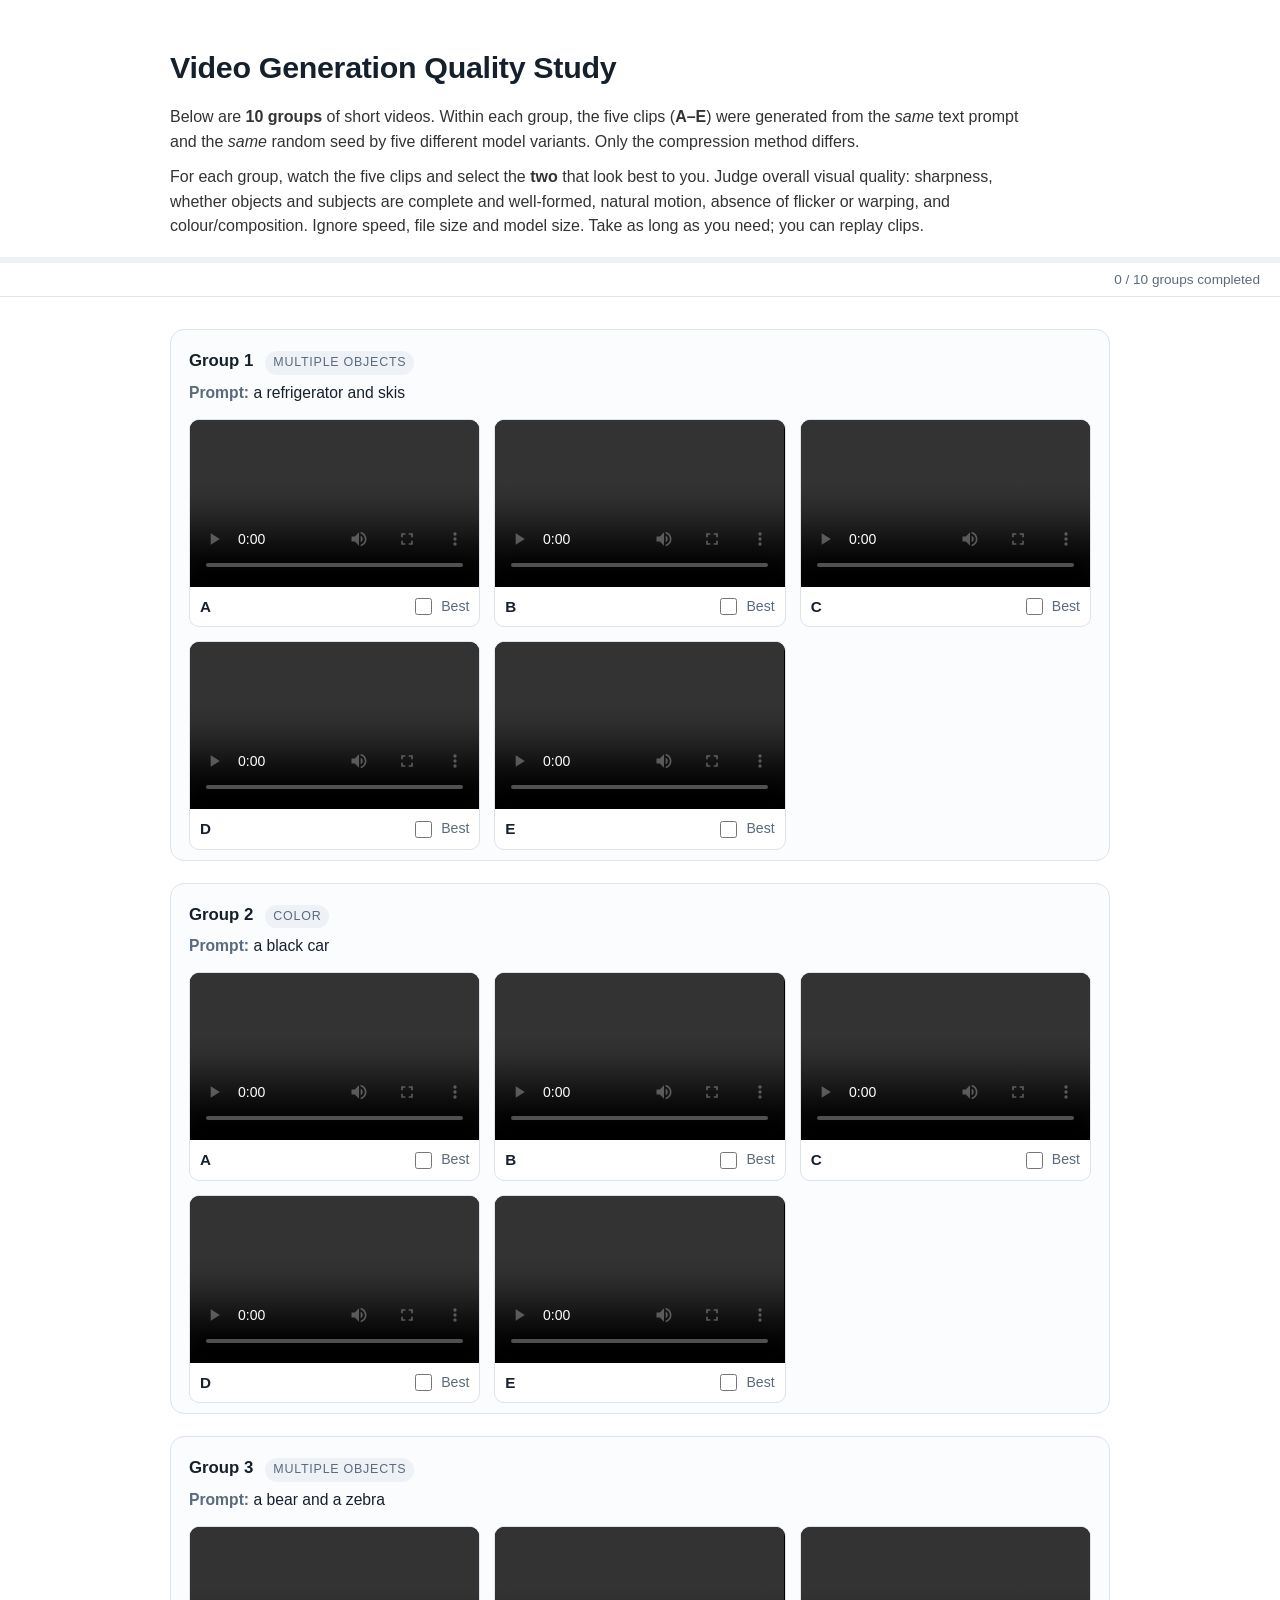
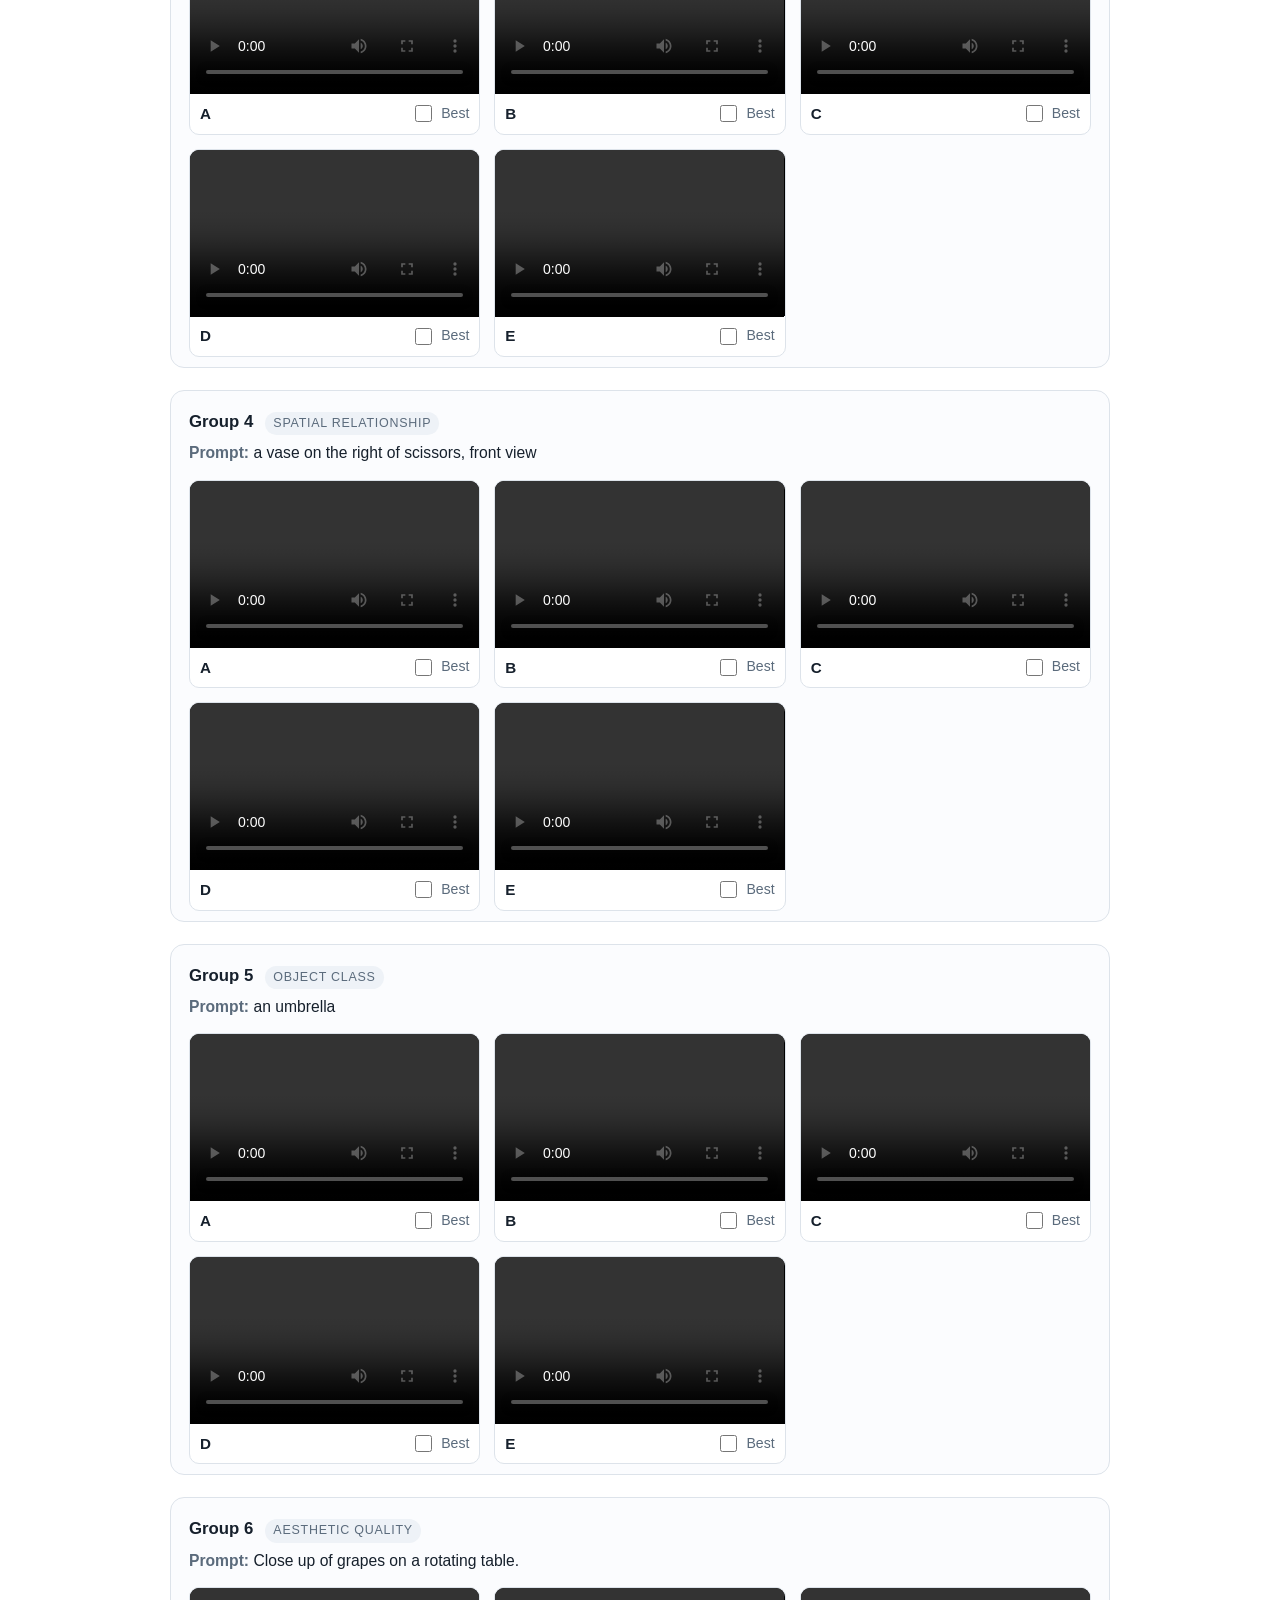
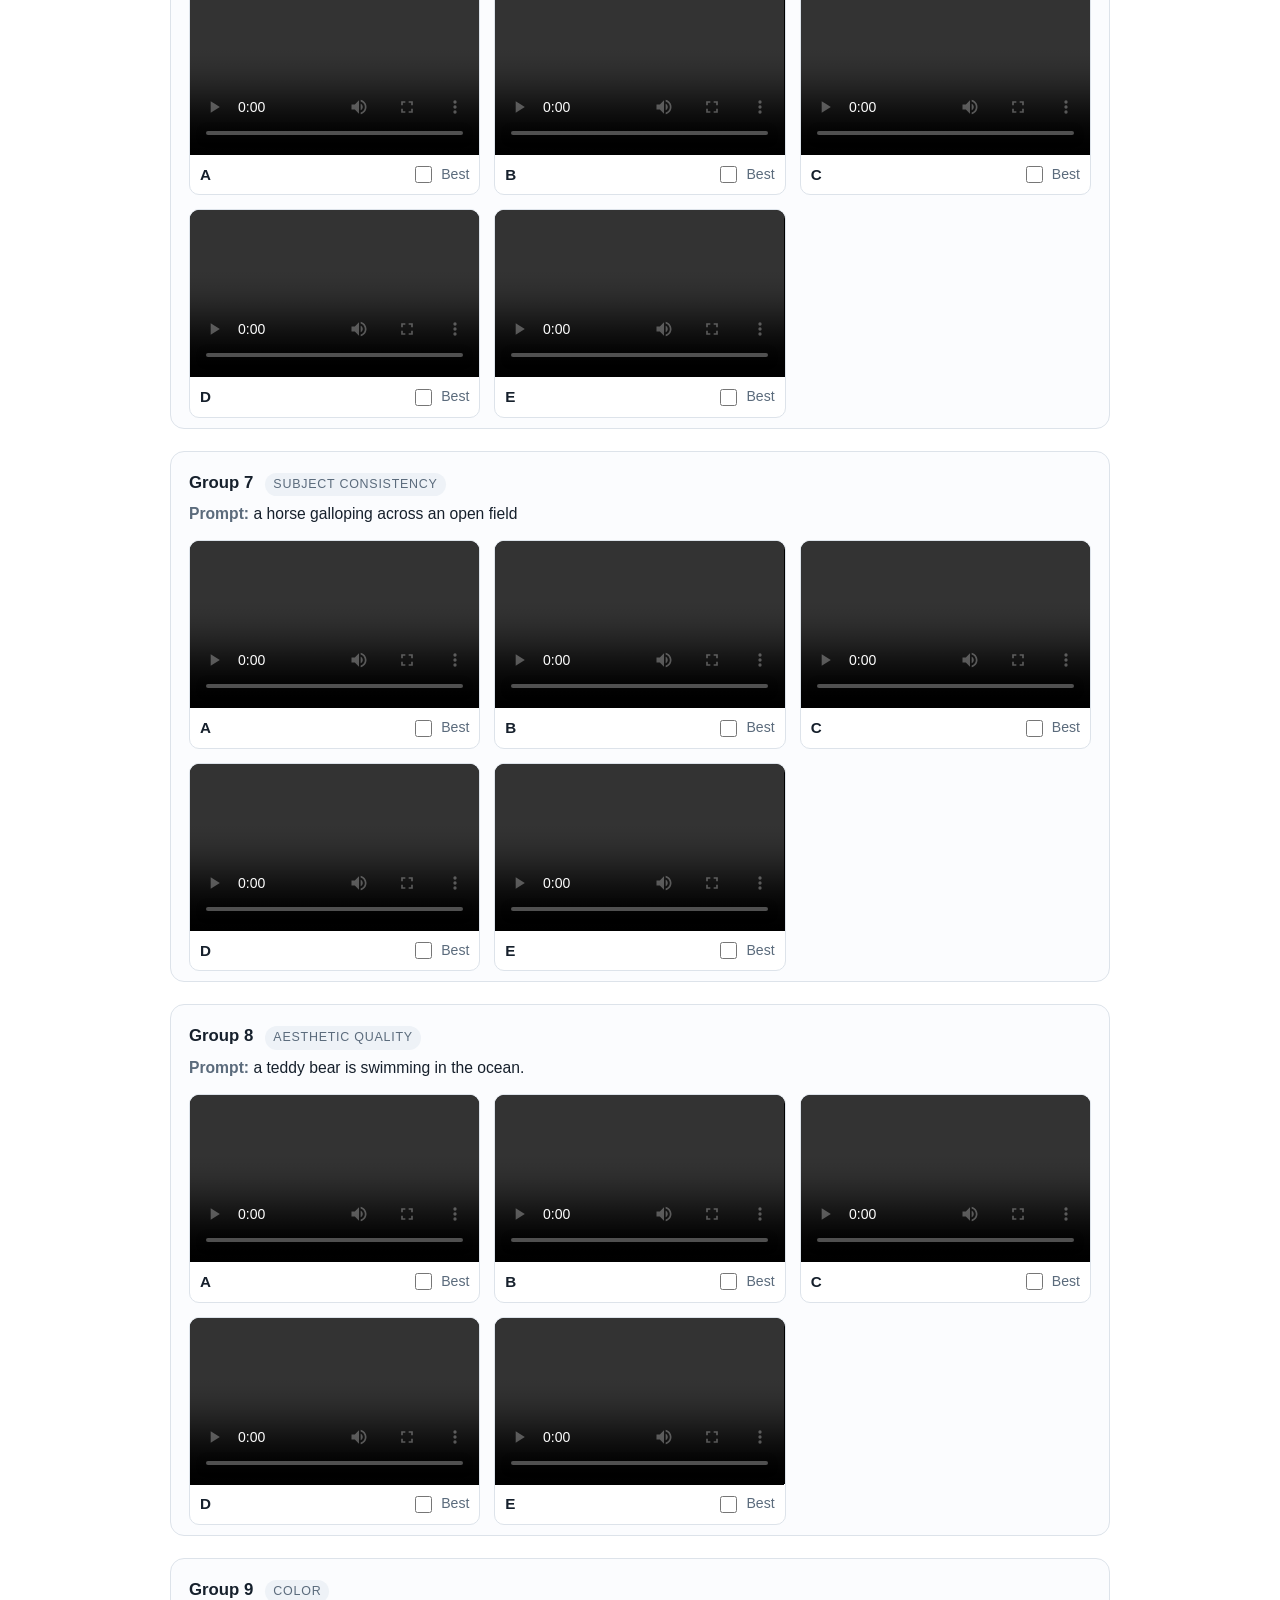
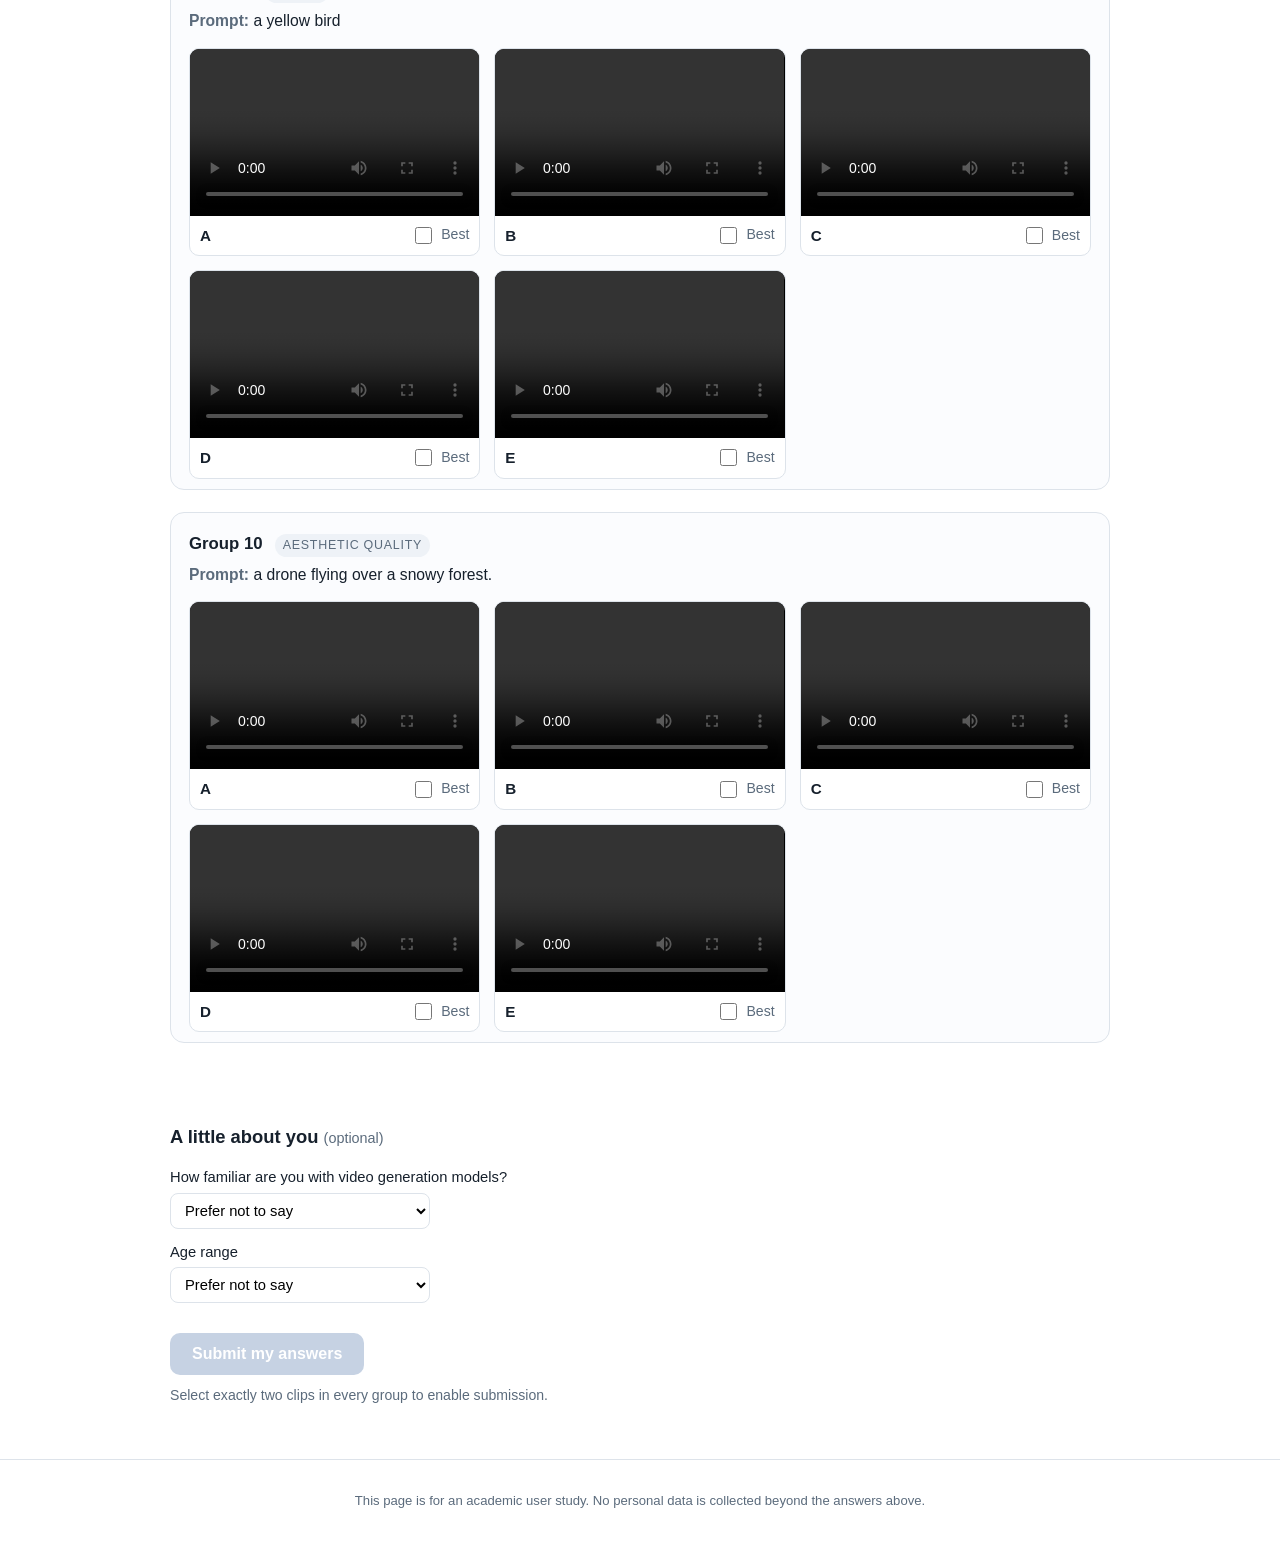
==== s/index.html @ 4fb71fb9 "Add unlisted blind user-study page" ====
<!DOCTYPE html>
<html lang="en">
<head>
<meta charset="utf-8">
<meta name="viewport" content="width=device-width, initial-scale=1">
<meta name="robots" content="noindex,nofollow,noarchive">
<title>Video Generation Quality Study</title>
<link rel="stylesheet" href="style.css">
</head>
<body>

<header class="hero">
  <h1>Video Generation Quality Study</h1>
  <p class="lede">
    Below are <strong>10 groups</strong> of short videos. Within each group, the five clips
    (<strong>A&ndash;E</strong>) were generated from the <em>same</em> text prompt and the
    <em>same</em> random seed by five different model variants. Only the compression method differs.
  </p>
  <p class="lede">
    For each group, watch the five clips and select the <strong>two</strong> that look best to you.
    Judge overall visual quality: sharpness, whether objects and subjects are complete and
    well-formed, natural motion, absence of flicker or warping, and colour/composition.
    Ignore speed, file size and model size. Take as long as you need; you can replay clips.
  </p>
</header>

<div id="progressbar" class="progress"><span id="progressfill"></span></div>
<div class="progresslabel"><span id="progressText">0 / 10 groups completed</span></div>

<main id="cases"></main>

<section class="background">
  <h2>A little about you <span class="opt">(optional)</span></h2>
  <div class="q">
    <label for="bg1">How familiar are you with video generation models?</label>
    <select id="bg1">
      <option value="">Prefer not to say</option>
      <option value="never">Never used one</option>
      <option value="tried">Tried a few times</option>
      <option value="regular">Use them regularly</option>
      <option value="research">Work or research in this area</option>
    </select>
  </div>
  <div class="q">
    <label for="bg2">Age range</label>
    <select id="bg2">
      <option value="">Prefer not to say</option>
      <option value="u18">Under 18</option>
      <option value="18-24">18&ndash;24</option>
      <option value="25-34">25&ndash;34</option>
      <option value="35-44">35&ndash;44</option>
      <option value="45+">45+</option>
    </select>
  </div>
</section>

<section class="submit-area">
  <button id="submitBtn" disabled>Submit my answers</button>
  <p id="hint" class="hint">Select exactly two clips in every group to enable submission.</p>
  <p id="status" class="status"></p>
</section>

<footer>
  <p>This page is for an academic user study. No personal data is collected beyond the answers above.</p>
</footer>

<script src="data.js"></script>
<script src="app.js"></script>
</body>
</html>
---- s/style.css ----
:root {
  --ink: #16202c;
  --muted: #5b6b7c;
  --line: #dde3ea;
  --accent: #2f6fed;
  --accent-soft: #eaf1ff;
  --bg: #ffffff;
  --card: #fbfcfe;
}

* { box-sizing: border-box; }

body {
  margin: 0;
  font-family: -apple-system, BlinkMacSystemFont, "Segoe UI", Roboto, "Noto Sans", Arial, sans-serif;
  color: var(--ink);
  background: var(--bg);
  line-height: 1.55;
}

.hero {
  max-width: 980px;
  margin: 0 auto;
  padding: 44px 20px 8px;
}
.hero h1 {
  font-size: 1.9rem;
  margin: 0 0 14px;
  letter-spacing: -0.01em;
}
.lede {
  color: #333;
  font-size: 1rem;
  margin: 0 0 10px;
  max-width: 860px;
}

.progress {
  position: sticky;
  top: 0;
  height: 6px;
  background: #eef1f5;
  z-index: 20;
}
.progress span {
  display: block;
  height: 100%;
  width: 0;
  background: var(--accent);
  transition: width .2s ease;
}
.progresslabel {
  position: sticky;
  top: 6px;
  z-index: 19;
  background: rgba(255,255,255,.95);
  backdrop-filter: blur(6px);
  border-bottom: 1px solid var(--line);
  font-size: .85rem;
  color: var(--muted);
  padding: 6px 20px;
  text-align: right;
}

main {
  max-width: 980px;
  margin: 0 auto;
  padding: 10px 20px 40px;
}

.case {
  border: 1px solid var(--line);
  border-radius: 14px;
  background: var(--card);
  padding: 18px 18px 10px;
  margin: 22px 0;
}
.case-head {
  display: flex;
  align-items: baseline;
  gap: 12px;
  flex-wrap: wrap;
  margin-bottom: 4px;
}
.case-num {
  font-weight: 700;
  font-size: 1.05rem;
}
.case-dim {
  font-size: .78rem;
  text-transform: uppercase;
  letter-spacing: .06em;
  color: var(--muted);
  background: #eef2f7;
  padding: 2px 8px;
  border-radius: 999px;
}
.prompt {
  margin: 6px 0 14px;
  font-size: .98rem;
}
.prompt b { color: var(--muted); font-weight: 600; }

.grid {
  display: grid;
  grid-template-columns: repeat(auto-fit, minmax(260px, 1fr));
  gap: 14px;
}
.clip {
  background: #fff;
  border: 1px solid var(--line);
  border-radius: 10px;
  overflow: hidden;
  transition: border-color .15s, box-shadow .15s;
}
.clip.picked {
  border-color: var(--accent);
  box-shadow: 0 0 0 3px var(--accent-soft);
}
.clip video {
  display: block;
  width: 100%;
  background: #000;
  aspect-ratio: 416 / 240;
}
.clip-bar {
  display: flex;
  align-items: center;
  gap: 10px;
  padding: 8px 10px;
}
.clip-label {
  font-weight: 700;
  font-size: .95rem;
  min-width: 1.2em;
}
.clip-bar label {
  margin-left: auto;
  display: inline-flex;
  align-items: center;
  gap: 6px;
  font-size: .88rem;
  color: var(--muted);
  cursor: pointer;
  user-select: none;
}
.clip-bar input[type="checkbox"] {
  width: 17px;
  height: 17px;
  accent-color: var(--accent);
  cursor: pointer;
}

.background {
  max-width: 980px;
  margin: 0 auto;
  padding: 8px 20px 0;
}
.background h2 {
  font-size: 1.15rem;
  margin: 10px 0 14px;
}
.opt { color: var(--muted); font-weight: 400; font-size: .9rem; }
.q { margin-bottom: 12px; }
.q label { display: block; font-size: .92rem; margin-bottom: 4px; }
.q select {
  padding: 8px 10px;
  border: 1px solid var(--line);
  border-radius: 8px;
  font-size: .92rem;
  min-width: 260px;
  background: #fff;
}

.submit-area {
  max-width: 980px;
  margin: 0 auto;
  padding: 18px 20px 40px;
}
button#submitBtn {
  appearance: none;
  border: none;
  background: var(--accent);
  color: #fff;
  font-size: 1rem;
  font-weight: 600;
  padding: 12px 22px;
  border-radius: 10px;
  cursor: pointer;
}
button#submitBtn:disabled {
  background: #c6d2e3;
  cursor: not-allowed;
}
.hint { color: var(--muted); font-size: .88rem; margin: 10px 0 0; }
.status { margin: 12px 0 0; font-size: .95rem; }
.status.ok { color: #1a7f43; }
.status.err { color: #b3261e; }

footer {
  border-top: 1px solid var(--line);
  color: var(--muted);
  font-size: .82rem;
  text-align: center;
  padding: 18px 20px 30px;
}

.thanks {
  max-width: 980px;
  margin: 40px auto;
  padding: 30px 22px;
  border: 1px solid var(--line);
  border-radius: 14px;
  background: var(--card);
  text-align: center;
}
.thanks h2 { margin-top: 0; }
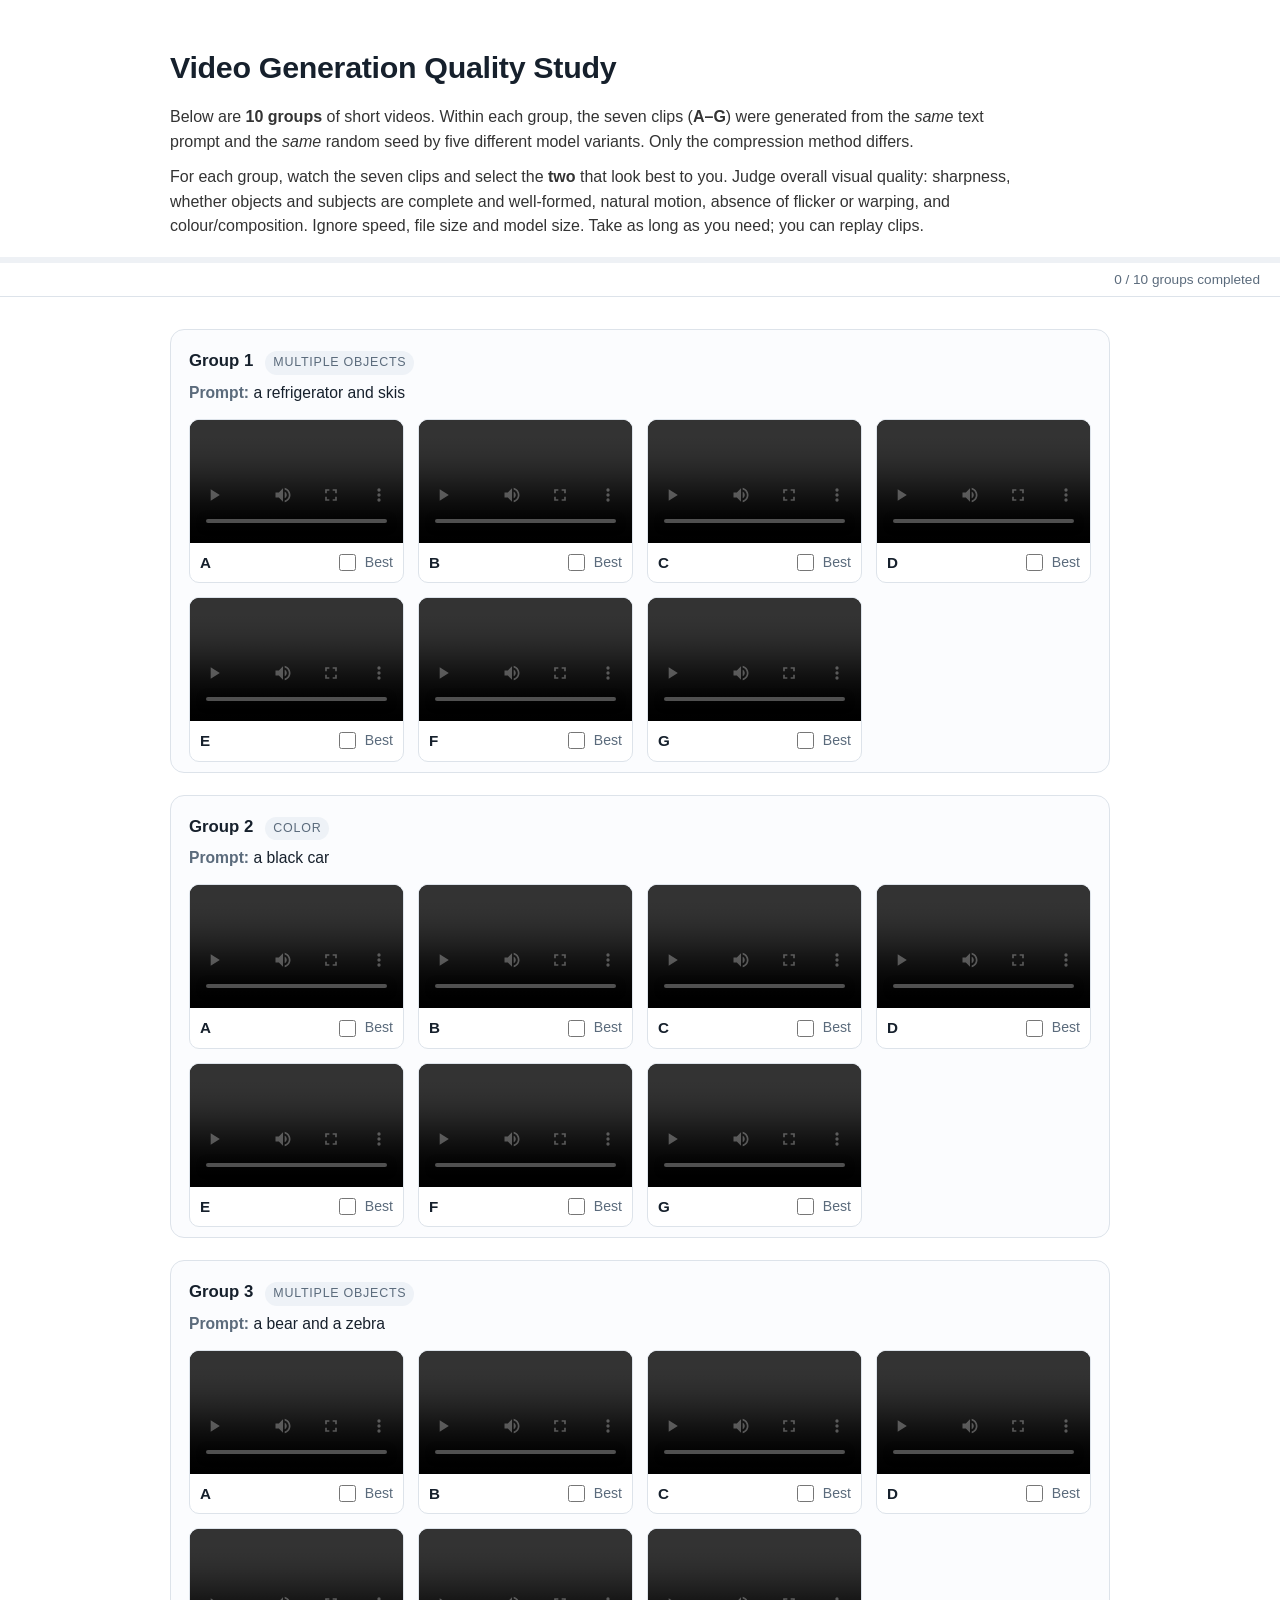
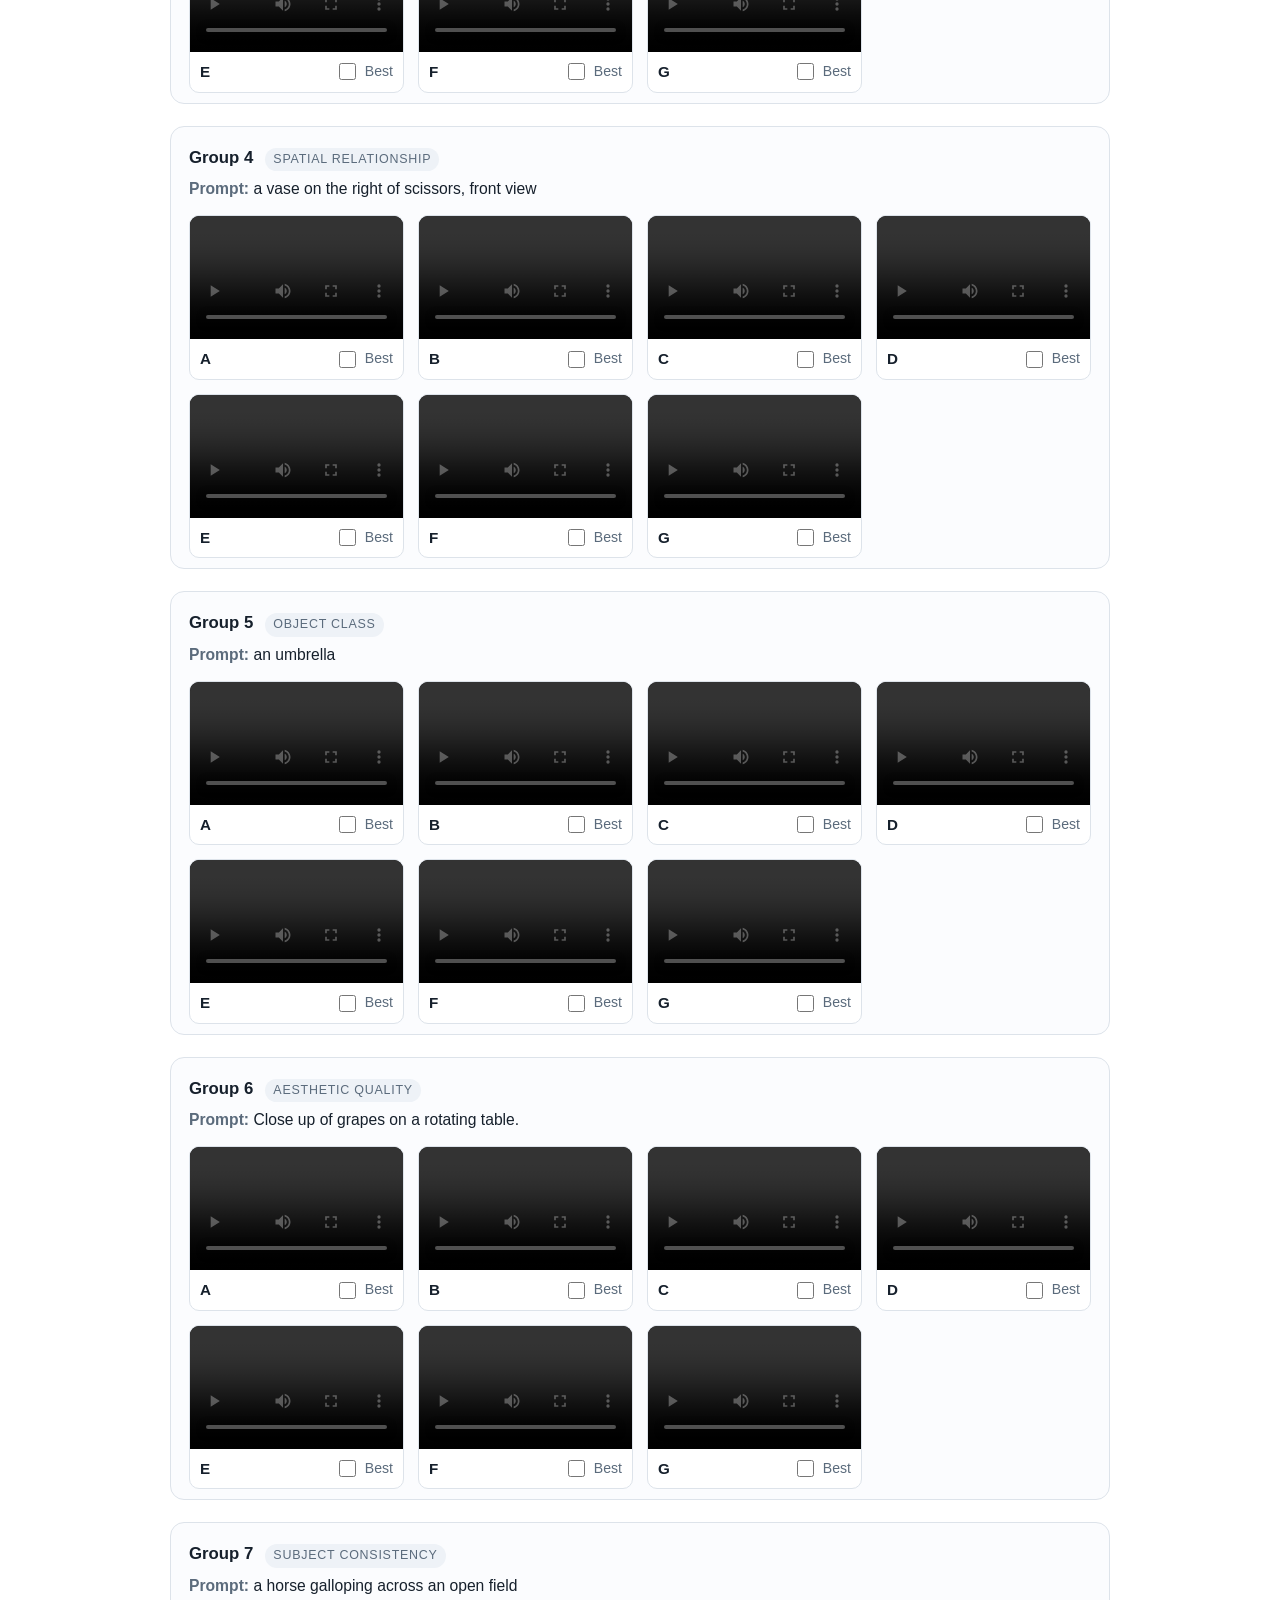
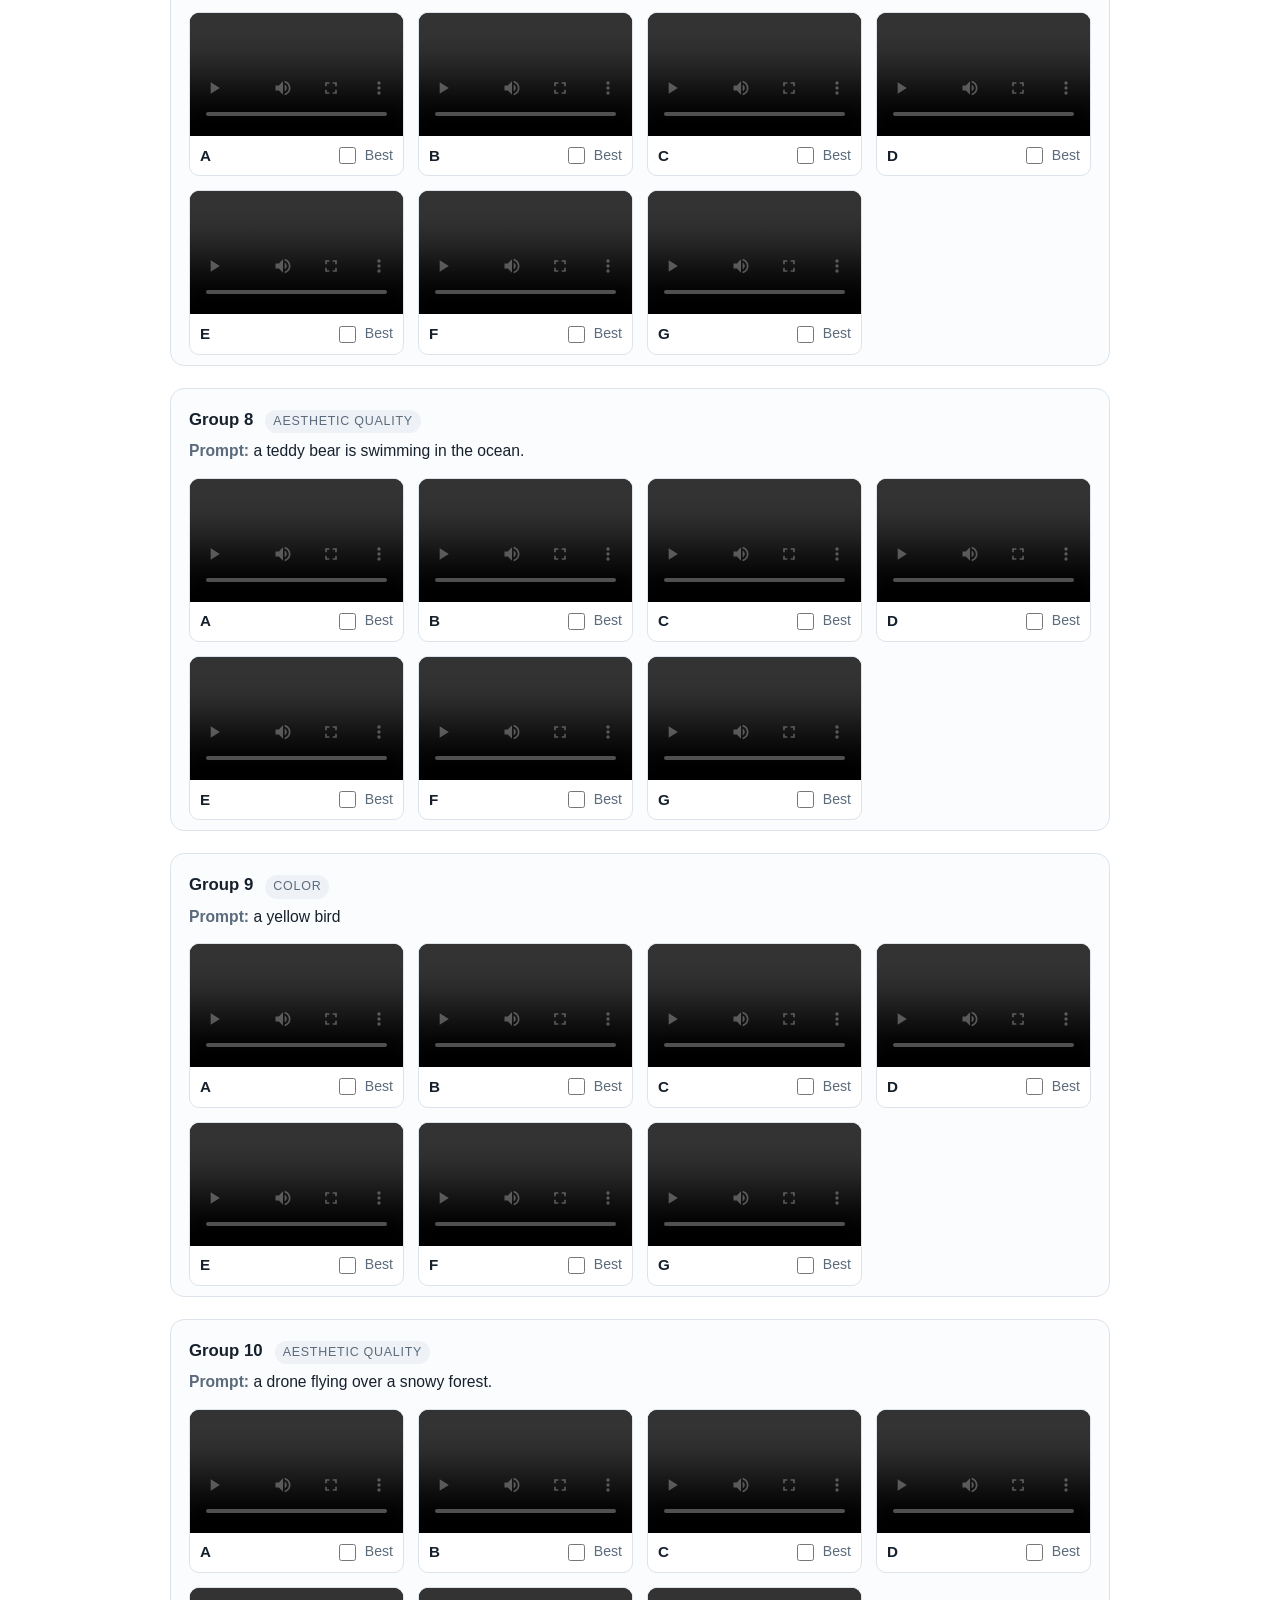
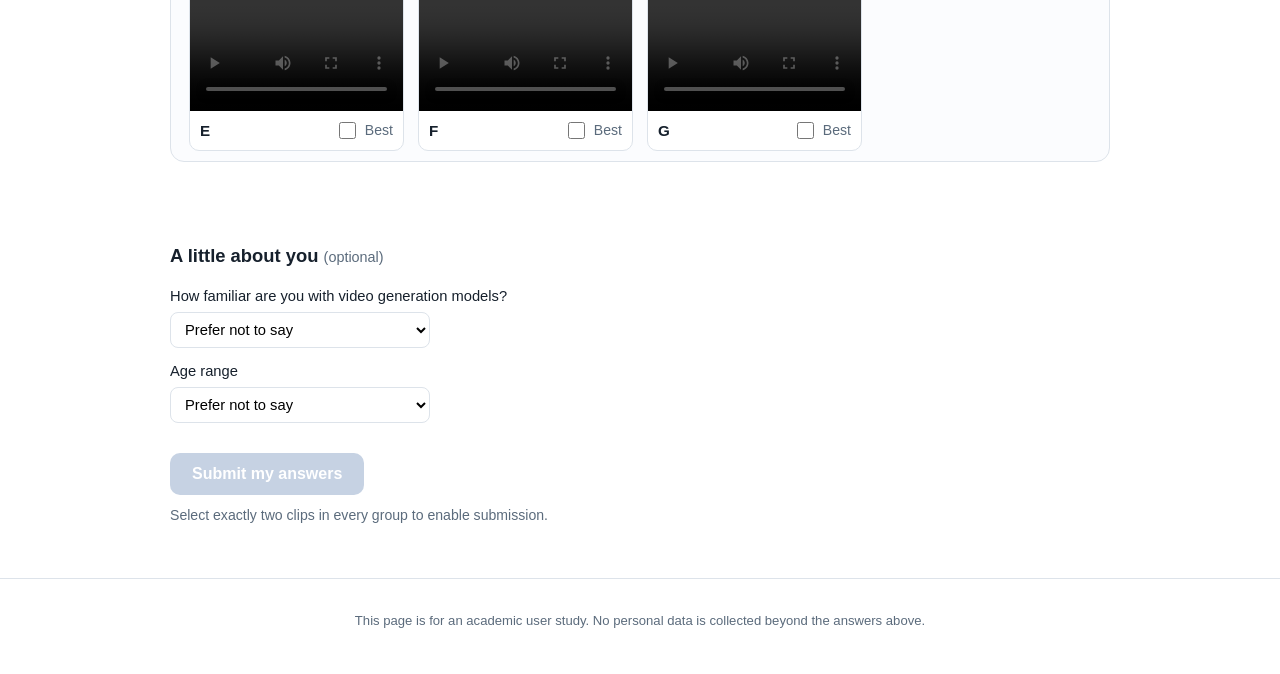
==== commit 405742e2: "User study: 7 arms per case (add TB-Coverage, Router Frequency), FormSubmit endpoint" ====
--- a/s/index.html
+++ b/s/index.html
@@ -12,12 +12,12 @@
 <header class="hero">
   <h1>Video Generation Quality Study</h1>
   <p class="lede">
-    Below are <strong>10 groups</strong> of short videos. Within each group, the five clips
-    (<strong>A&ndash;E</strong>) were generated from the <em>same</em> text prompt and the
+    Below are <strong>10 groups</strong> of short videos. Within each group, the seven clips
+    (<strong>A&ndash;G</strong>) were generated from the <em>same</em> text prompt and the
     <em>same</em> random seed by five different model variants. Only the compression method differs.
   </p>
   <p class="lede">
-    For each group, watch the five clips and select the <strong>two</strong> that look best to you.
+    For each group, watch the seven clips and select the <strong>two</strong> that look best to you.
     Judge overall visual quality: sharpness, whether objects and subjects are complete and
     well-formed, natural motion, absence of flicker or warping, and colour/composition.
     Ignore speed, file size and model size. Take as long as you need; you can replay clips.
--- a/s/style.css
+++ b/s/style.css
@@ -103,7 +103,7 @@
 
 .grid {
   display: grid;
-  grid-template-columns: repeat(auto-fit, minmax(260px, 1fr));
+  grid-template-columns: repeat(auto-fit, minmax(210px, 1fr));
   gap: 14px;
 }
 .clip {
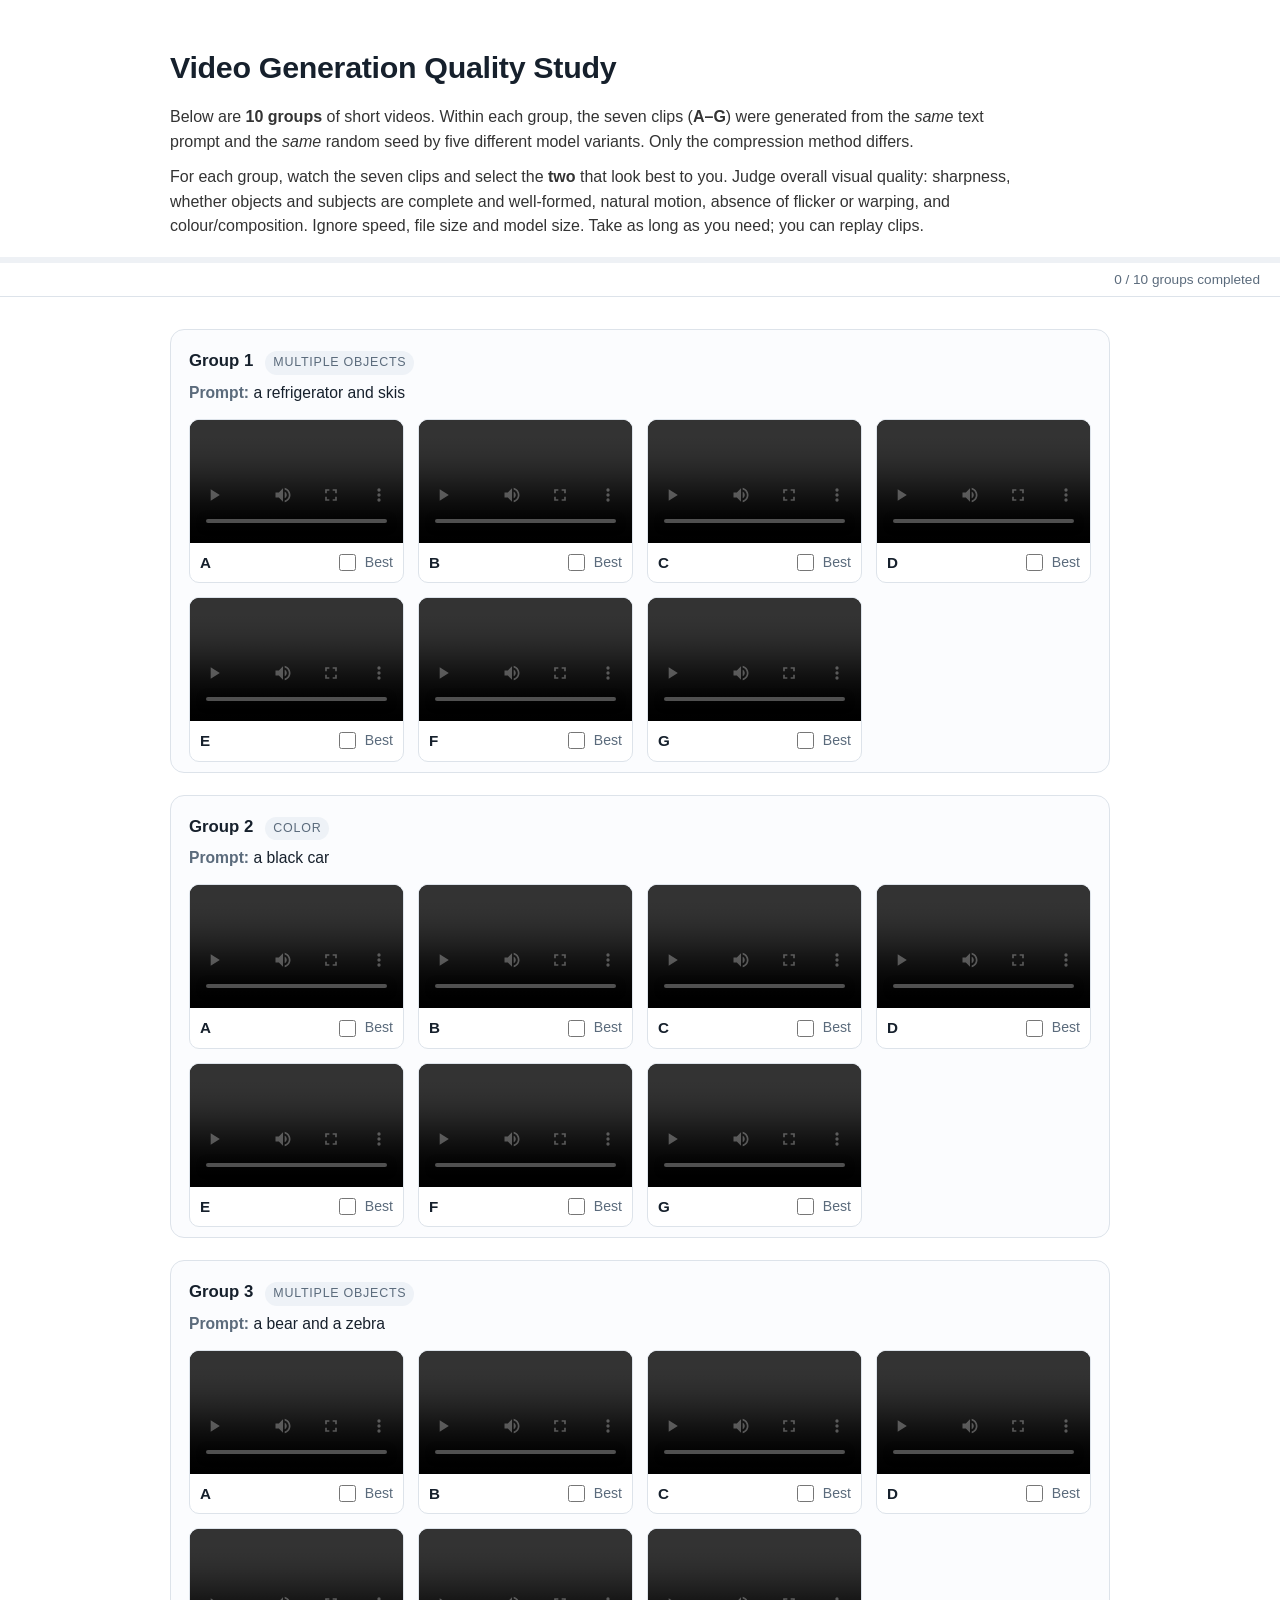
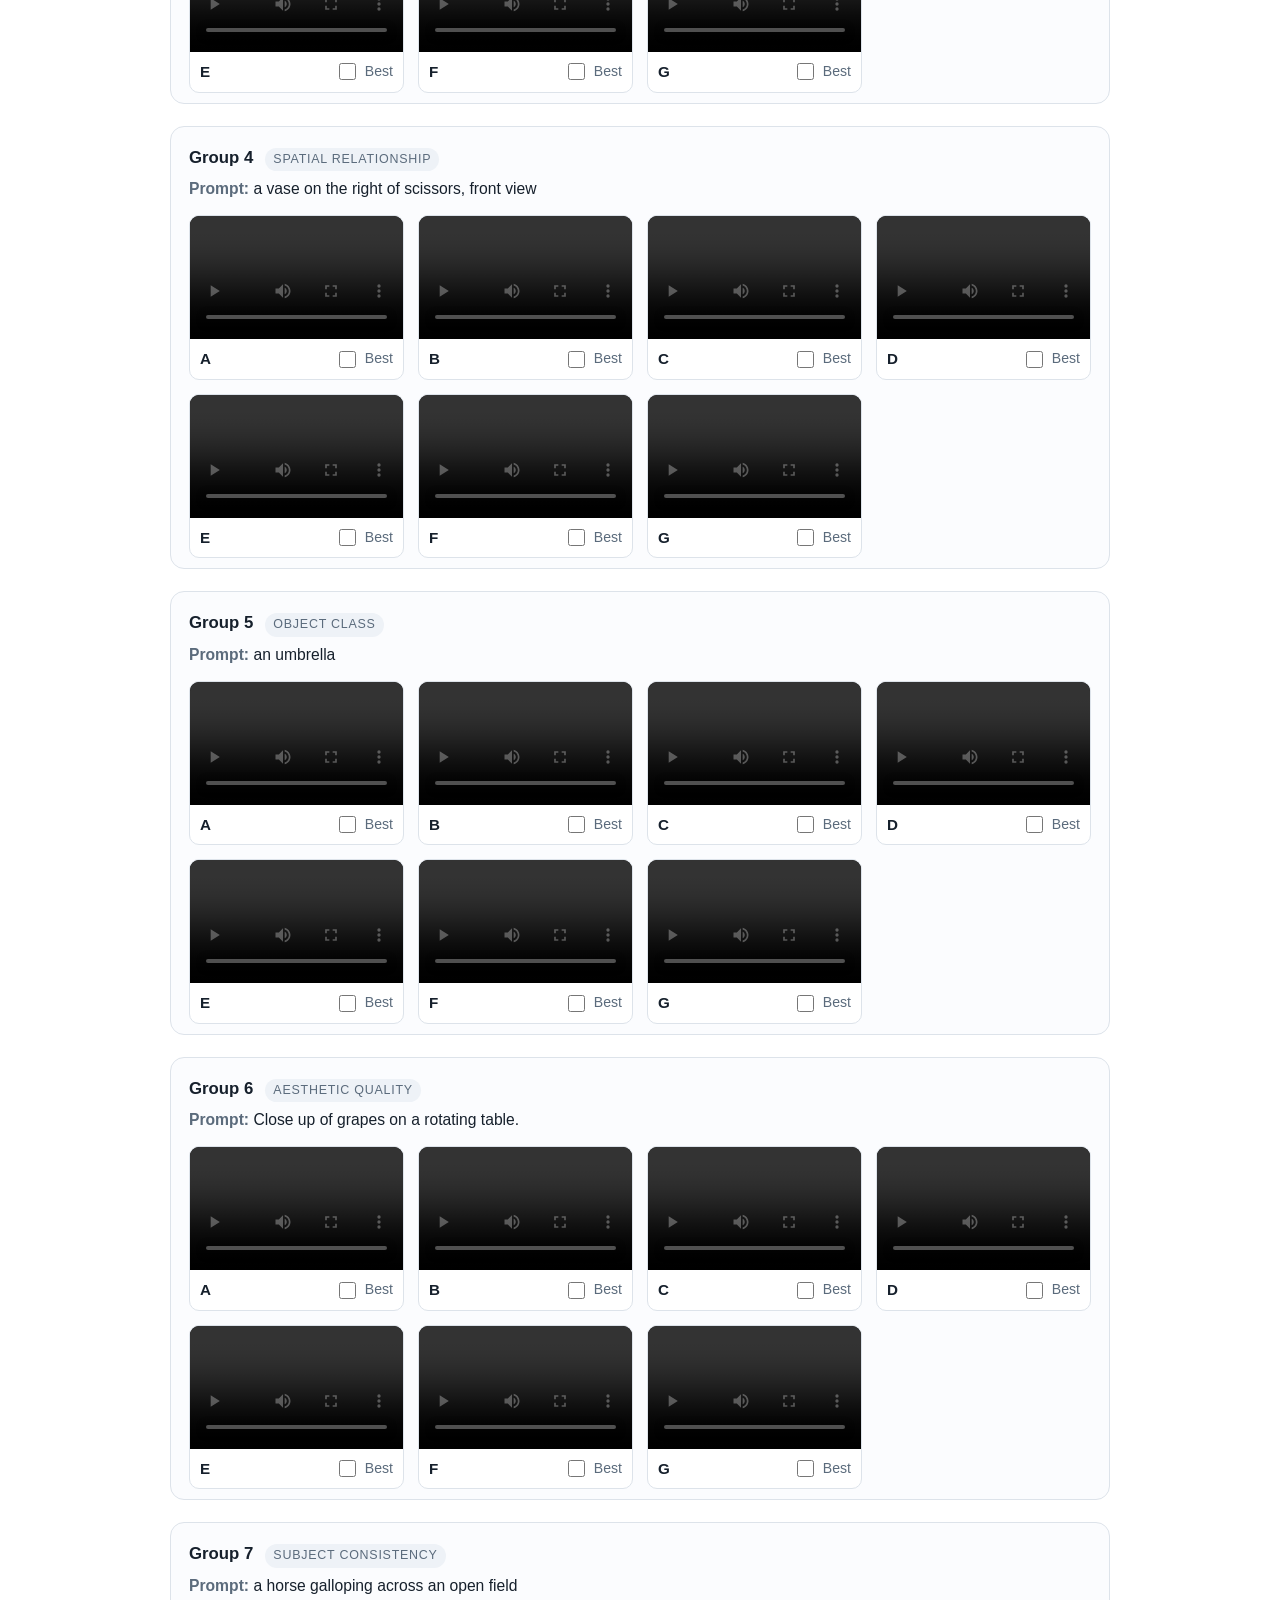
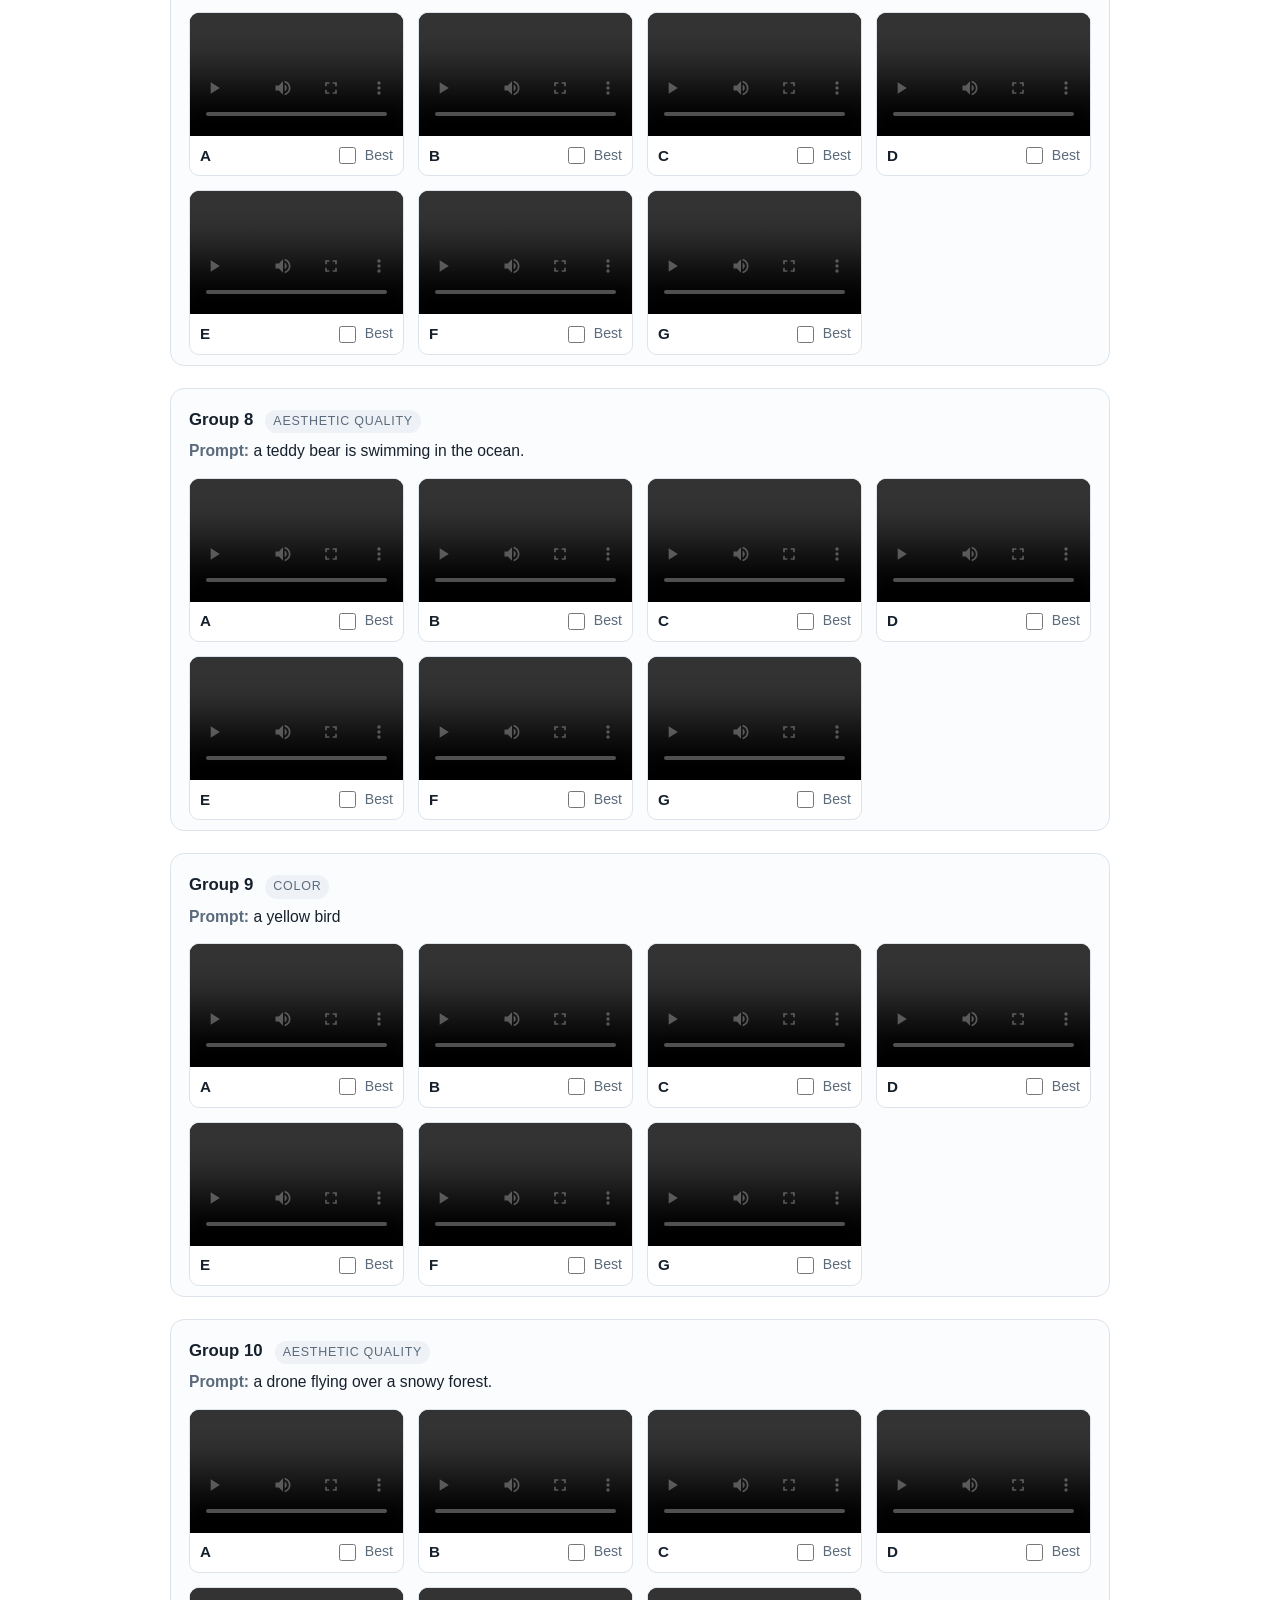
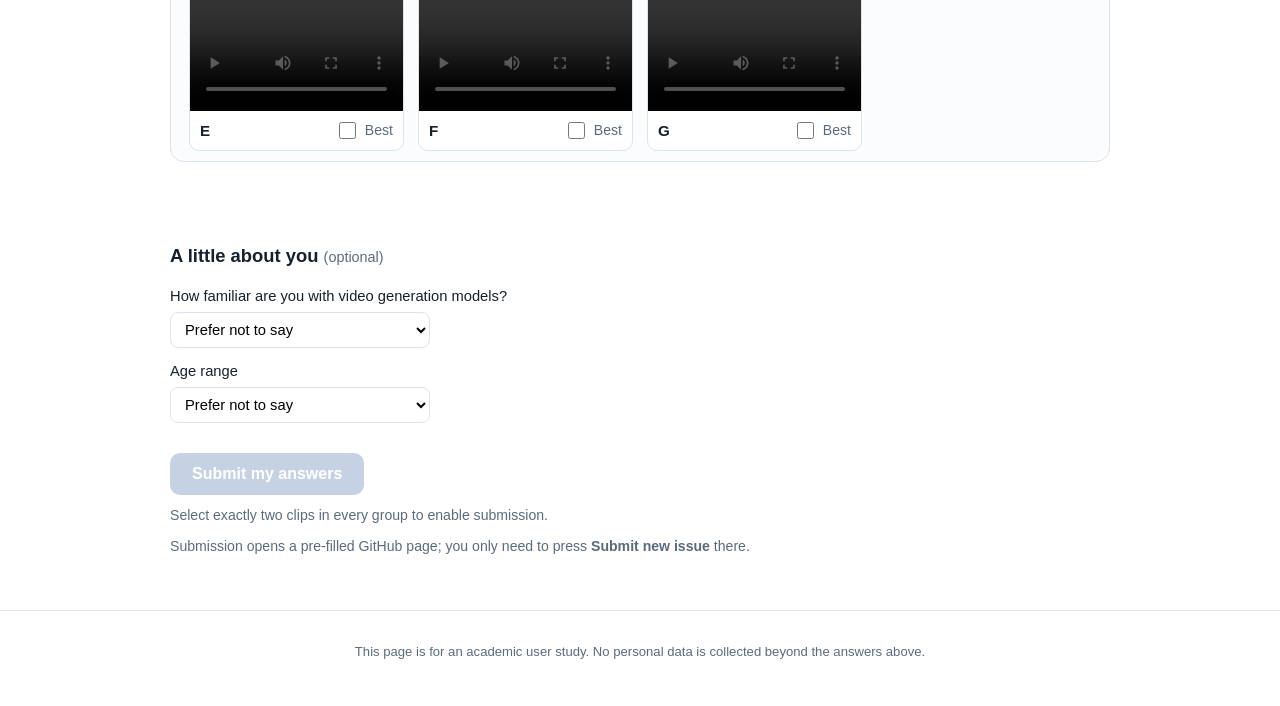
==== commit 8e2e3d03: "User study: note the GitHub submission step on the form" ====
--- a/s/index.html
+++ b/s/index.html
@@ -56,7 +56,10 @@
 
 <section class="submit-area">
   <button id="submitBtn" disabled>Submit my answers</button>
+  <div id="panel" class="panel hidden"></div>
   <p id="hint" class="hint">Select exactly two clips in every group to enable submission.</p>
+  <p class="hint">Submission opens a pre-filled GitHub page; you only need to press
+  <strong>Submit new issue</strong> there.</p>
   <p id="status" class="status"></p>
 </section>
 
--- a/s/style.css
+++ b/s/style.css
@@ -215,3 +215,32 @@
   text-align: center;
 }
 .thanks h2 { margin-top: 0; }
+
+.panel {
+  margin-top: 18px;
+  border: 1px solid var(--line);
+  border-radius: 12px;
+  background: #fff;
+  padding: 16px 18px;
+  max-width: 720px;
+}
+.panel.hidden { display: none; }
+.panel h3 { margin: 0 0 8px; font-size: 1.05rem; }
+.panel p { margin: 6px 0; font-size: .93rem; }
+.btn {
+  display: inline-block;
+  background: var(--accent);
+  color: #fff;
+  text-decoration: none;
+  padding: 9px 16px;
+  border-radius: 8px;
+  font-size: .92rem;
+  font-weight: 600;
+  border: none;
+  cursor: pointer;
+}
+.btn.ghost {
+  background: #fff;
+  color: var(--accent);
+  border: 1px solid var(--accent);
+}
